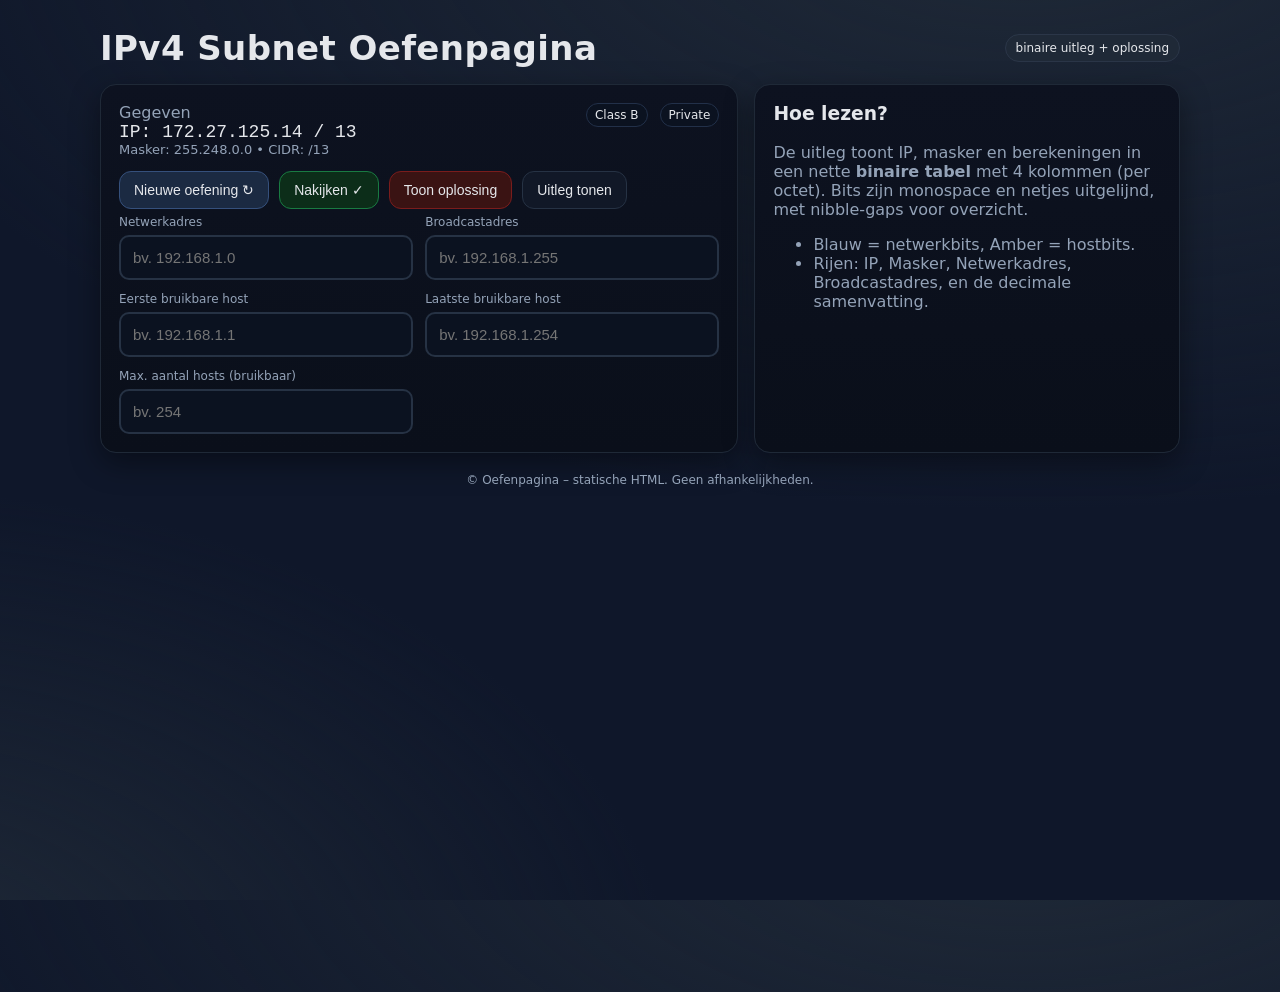
==== nwbroadcasthosts.html @ f2052629 "Add files via upload" ====
<!doctype html>
<html lang="nl">
<head>
  <meta charset="utf-8" />
  <meta name="viewport" content="width=device-width, initial-scale=1" />
  <title>IPv4 Subnet Oefenpagina (binair)</title>
  <style>
    :root {
      --bg: #0f172a; --panel: #111827ee; --ink: #e5e7eb; --muted: #94a3b8;
      --accent: #22c55e; --danger: #ef4444; --warn: #f59e0b; --card: #0b1220; --chip: #1f2937;
      --net: #1f6feb; --host: #f59e0b;
    }
    html,body { height:100%; }
    body {
      margin: 0; font-family: system-ui, -apple-system, Segoe UI, Roboto, Ubuntu, 'Helvetica Neue', Arial, 'Noto Sans';
      background: radial-gradient(1200px 600px at 80% -10%, #1f2937, transparent),
                  radial-gradient(800px 500px at -10% 110%, #1f2937, transparent), var(--bg);
      color: var(--ink); display: grid; place-items: start center; padding: 28px 16px 64px; }
    .wrap { max-width: 1080px; width: 100%; }
    header { display:flex; gap:16px; justify-content: space-between; align-items: center; margin-bottom: 16px; }
    h1 { font-size: clamp(20px, 4vw, 34px); margin: 0; letter-spacing: .4px; }
    .tag { background: var(--chip); color: var(--ink); padding: 6px 10px; border-radius: 999px; font-size: 12px; border: 1px solid #2b3648; }
    .card { background: linear-gradient(180deg, #0d1220, #0a0f1a); border: 1px solid #1f2937; border-radius: 16px; padding: 18px; box-shadow: 0 10px 30px #00000066; }
    .grid { display:grid; grid-template-columns: 1fr; gap: 16px; }
    @media (min-width: 980px){ .grid { grid-template-columns: 1.2fr .8fr; } }
    .row { display:flex; gap: 12px; align-items: center; flex-wrap: wrap; }
    .pill { background: var(--chip); border:1px solid #2b3648; padding: 8px 12px; border-radius: 12px; }
    .given { font-family: ui-monospace, Menlo, Consolas, monospace; font-size: 18px; }
    .muted { color: var(--muted); }
    .inputs { display:grid; grid-template-columns: 1fr; gap: 12px; }
    @media (min-width: 680px){ .inputs { grid-template-columns: 1fr 1fr; }}
    label { font-size: 12px; color: var(--muted); display:block; margin-bottom: 6px; }
    input[type="text"], input[type="number"] { width: 100%; box-sizing: border-box; background: var(--card); color: var(--ink);
      border: 2px solid #263244; border-radius: 10px; padding: 12px; font-size: 15px; outline: none; transition: border-color .16s ease; }
    input:focus { border-color: #3b82f6; }
    .btns { display:flex; gap: 10px; flex-wrap: wrap; margin: 14px 0 6px; }
    button { background: #111827; color: var(--ink); border: 1px solid #263244; border-radius: 12px; padding: 10px 14px; font-size: 14px; cursor: pointer; }
    button.primary { background: #1b2a42; border-color: #35507c; }
    button.good { background: #0c2d19; border-color: #197a42; }
    button.bad { background: #3a1313; border-color: #7a1c1c; }
    .result { padding: 10px 12px; border-radius: 10px; border:1px solid #223049; background: #0c1324; }
    .ok { color: var(--accent); } .no { color: var(--danger); } .slim { font-size: 13px; }
    .mono { font-family: ui-monospace, Menlo, Consolas, monospace; }
    details { border: 1px dashed #2b3648; border-radius: 12px; padding: 10px 12px; }
    summary { cursor: pointer; color: var(--muted); }
    .footer { margin-top: 20px; font-size: 12px; color: var(--muted); text-align: center; }
    .chip { padding: 4px 8px; border-radius: 999px; background: #0b1220; border: 1px solid #223049; font-size: 12px; }

    table.bits { width:100%; border-collapse: collapse; margin-top:10px; }
    table.bits th, table.bits td { border:1px solid #223049; padding:6px 8px; text-align:center; }
    table.bits th { background:#0b1220; color: var(--muted); font-weight:600; }
    .octcell { font-family: ui-monospace, Menlo, Consolas, monospace; }
    .b { display:inline-block; width: 0.75ch; text-align:center; }
    .gap { display:inline-block; width: 0.4ch; }
    .nbit { background-color: rgba(31,111,235,.22); }
    .hbit { background-color: rgba(245,158,11,.22); }
  </style>
</head>
<body>
  <div class="wrap">
    <header>
      <h1>IPv4 Subnet Oefenpagina</h1>
      <span class="tag">binaire uitleg + oplossing</span>
    </header>
    <div class="grid">
      <section class="card">
        <div class="row" style="justify-content: space-between; align-items: start;">
          <div>
            <div class="muted">Gegeven</div>
            <div class="given" id="given">IP: — / —</div>
            <div class="slim muted">Masker: <span id="mask-dd">—</span> • CIDR: <span id="mask-cidr">—</span></div>
          </div>
          <div class="row">
            <span class="chip" id="address-class">—</span>
            <span class="chip" id="range-type">—</span>
          </div>
        </div>

        <div class="btns">
          <button class="primary" id="new">Nieuwe oefening ↻</button>
          <button id="check" class="good">Nakijken ✓</button>
          <button id="solution" class="bad">Toon oplossing</button>
          <button id="explain">Uitleg tonen</button>
        </div>

        <div class="inputs">
          <div>
            <label>Netwerkadres</label>
            <input type="text" id="inp-network" placeholder="bv. 192.168.1.0" />
          </div>
          <div>
            <label>Broadcastadres</label>
            <input type="text" id="inp-broadcast" placeholder="bv. 192.168.1.255" />
          </div>
          <div>
            <label>Eerste bruikbare host</label>
            <input type="text" id="inp-first" placeholder="bv. 192.168.1.1" />
          </div>
          <div>
            <label>Laatste bruikbare host</label>
            <input type="text" id="inp-last" placeholder="bv. 192.168.1.254" />
          </div>
          <div>
            <label>Max. aantal hosts (bruikbaar)</label>
            <input type="number" id="inp-hosts" min="0" placeholder="bv. 254" />
          </div>
        </div>

        <div id="feedback" style="margin-top:14px; display:none;" class="result"></div>
        <details id="details" style="margin-top:14px; display:none;">
          <summary>Stap-voor-stap uitleg (binair)</summary>
          <div id="explanation" style="margin-top:10px; font-size:14px; line-height:1.6"></div>
        </details>
      </section>

      <aside class="card">
        <h3 style="margin-top:0">Hoe lezen?</h3>
        <p class="muted">De uitleg toont IP, masker en berekeningen in een nette <strong>binaire tabel</strong> met 4 kolommen (per octet). Bits zijn monospace en netjes uitgelijnd, met nibble-gaps voor overzicht.</p>
        <ul class="muted">
          <li>Blauw = netwerkbits, Amber = hostbits.</li>
          <li>Rijen: IP, Masker, Netwerkadres, Broadcastadres, en de decimale samenvatting.</li>
        </ul>
      </aside>
    </div>

    <div class="footer">© Oefenpagina – statische HTML. Geen afhankelijkheden.</div>
  </div>

<script>
// ---------- IPv4 helpers ----------
function ipToInt(ip){
  const p = ip.split('.').map(Number);
  if(p.length!==4 || p.some(n=>!Number.isInteger(n)||n<0||n>255)) return null;
  return ((p[0]<<24)>>>0) + (p[1]<<16) + (p[2]<<8) + p[3];
}
function intToIp(i){return[(i>>>24)&255,(i>>>16)&255,(i>>>8)&255,i&255].join('.');}
function to8bit(n){return n.toString(2).padStart(8,'0');}
function ipIntToBin(i){return[(i>>>24)&255,(i>>>16)&255,(i>>>8)&255,i&255].map(to8bit);}
function cidrToMaskInt(c){return c===0?0:(0xFFFFFFFF<<(32-c))>>>0;}
function maskIntToDotted(m){return intToIp(m);}
function classify(ipInt){
  const o1=(ipInt>>>24)&255,o2=(ipInt>>>16)&255;
  let cls=(o1<=127)?'Class A':(o1<=191)?'Class B':(o1<=223)?'Class C':(o1<=239)?'Multicast':'Reserved';
  let type='Public'; if(o1===10) type='Private'; else if(o1===172&&o2>=16&&o2<=31) type='Private'; else if(o1===192&&((ipInt>>>16)&255)===168) type='Private';
  return {cls,type};
}

// ---------- Exercise generation ----------
function randInt(min,max){return Math.floor(Math.random()*(max-min+1))+min;}
function pick(a){return a[Math.floor(Math.random()*a.length)];}
function randomPrivateIp(){const r=pick(['10','172','192']);if(r==='10')return[10,randInt(0,255),randInt(0,255),randInt(1,254)].join('.');if(r==='172')return[172,randInt(16,31),randInt(0,255),randInt(1,254)].join('.');return[192,168,randInt(0,255),randInt(1,254)].join('.');}

let state=null;
function newExercise(){
  const prefix=randInt(8,30);
  const ip=randomPrivateIp();
  const ipInt=ipToInt(ip);
  const maskInt=cidrToMaskInt(prefix);
  const maskDD=maskIntToDotted(maskInt);
  const {cls,type}=classify(ipInt);
  const network=ipInt & maskInt;
  const broadcast=(network | (~maskInt>>>0))>>>0;
  const usable=prefix>=31?0:Math.max(0,(2**(32-prefix))-2);
  const first=prefix>=31?null:(network+1)>>>0;
  const last=prefix>=31?null:(broadcast-1)>>>0;
  state={ip,ipInt,prefix,maskInt,maskDD,network,broadcast,usable,first,last,cls,type};
  document.getElementById('given').textContent=`IP: ${state.ip} / ${state.prefix}`;
  document.getElementById('mask-dd').textContent=state.maskDD;
  document.getElementById('mask-cidr').textContent=`/${state.prefix}`;
  document.getElementById('address-class').textContent=state.cls;
  document.getElementById('range-type').textContent=state.type;
  // reset inputs
  ['inp-network','inp-broadcast','inp-first','inp-last','inp-hosts'].forEach(id=>{const el=document.getElementById(id);el.value=''; el.style.borderColor='#263244';});
  document.getElementById('feedback').style.display='none';
  document.getElementById('details').style.display='none';
}

function mark(el, status){
  // status: 'ok' | 'bad' | 'empty'
  if(status==='ok') el.style.borderColor = '#22c55e';
  else if(status==='empty') el.style.borderColor = '#f59e0b';
  else el.style.borderColor = '#ef4444';
}

function check(){
  const val=(id)=>document.getElementById(id).value.trim();
  const expNet=intToIp(state.network);
  const expBrd=intToIp(state.broadcast);
  const expFirst=state.first===null? '': intToIp(state.first);
  const expLast=state.last===null? '': intToIp(state.last);
  const expHosts=String(state.usable);

  let okAll=true;
  function statusIp(user, expected){
    if(user==='') return 'empty';
    return (ipToInt(user)===ipToInt(expected))? 'ok':'bad';
  }
  function statusNum(user, expected){
    if(user==='') return 'empty';
    return (Number(user)===Number(expected))? 'ok':'bad';
  }

  const stNet = statusIp(val('inp-network'), expNet); mark(document.getElementById('inp-network'), stNet); okAll = okAll && (stNet==='ok');
  const stBrd = statusIp(val('inp-broadcast'), expBrd); mark(document.getElementById('inp-broadcast'), stBrd); okAll = okAll && (stBrd==='ok');
  const stFirst = (state.first===null)? (val('inp-first')===''?'ok':'bad') : statusIp(val('inp-first'), expFirst); mark(document.getElementById('inp-first'), stFirst); okAll = okAll && (stFirst==='ok');
  const stLast = (state.last===null)? (val('inp-last')===''?'ok':'bad') : statusIp(val('inp-last'), expLast); mark(document.getElementById('inp-last'), stLast); okAll = okAll && (stLast==='ok');
  const stHosts = statusNum(val('inp-hosts'), expHosts); mark(document.getElementById('inp-hosts'), stHosts); okAll = okAll && (stHosts==='ok');

  const fb=document.getElementById('feedback');
  fb.style.display='block';
  fb.innerHTML = okAll
    ? `✅ <span class="ok">Helemaal juist!</span>`
    : `❌ <span class="no">Niet alles klopt.</span> <span class="muted">Groen = juist, oranje = leeg, rood = fout.</span>`;
}

function showSolution(){
  document.getElementById('inp-network').value=intToIp(state.network);
  document.getElementById('inp-broadcast').value=intToIp(state.broadcast);
  document.getElementById('inp-first').value=state.first===null? '': intToIp(state.first);
  document.getElementById('inp-last').value=state.last===null? '': intToIp(state.last);
  document.getElementById('inp-hosts').value=state.usable;
  ['inp-network','inp-broadcast','inp-first','inp-last','inp-hosts'].forEach(id=>mark(document.getElementById(id),'ok'));
  explain();
  const fb=document.getElementById('feedback');
  fb.style.display='block';
  fb.innerHTML=`ℹ️ Oplossing ingevuld. Zie binaire uitwerking hieronder.`;
}

// ---- Binaire tabel helpers ----
function bitCell(bit, idxGlobal, prefix){
  const cls=(idxGlobal<prefix)?'nbit':'hbit';
  return `<span class="b ${cls}">${bit}</span>` + (idxGlobal%4===3 && idxGlobal%8!==7 ? `<span class="gap"></span>` : '');
}
function octetCell(bitsStr, octIndex, prefix){
  let html='';
  for(let bi=0; bi<8; bi++){
    const gi=octIndex*8+bi;
    html += bitCell(bitsStr[bi], gi, prefix);
  }
  return `<td class="octcell">${html}</td>`;
}
function rowBits(label, octetsBits, prefix){
  return `<tr><td><span class="mono">${label}</span></td>` +
    octetsBits.map((b,i)=>octetCell(b,i,prefix)).join('') + `</tr>`;
}

function explain(){
  const pfx=state.prefix;
  const ipBits=ipIntToBin(state.ipInt);
  const maskBits=ipIntToBin(state.maskInt);
  const netBits=ipIntToBin(state.network);
  const brdBits=ipIntToBin(state.broadcast);
  let html=`<table class="bits">
    <tr><th></th><th>1e octet</th><th>2e</th><th>3e</th><th>4e</th></tr>
    ${rowBits('IP', ipBits, pfx)}
    ${rowBits('Masker', maskBits, pfx)}
    ${rowBits('Netwerkadres', netBits, pfx)}
    ${rowBits('Broadcastadres', brdBits, pfx)}
    <tr><td class="mono">Netwerk (dec)</td><td colspan="4" class="mono">${intToIp(state.network)}</td></tr>
    <tr><td class="mono">Broadcast (dec)</td><td colspan="4" class="mono">${intToIp(state.broadcast)}</td></tr>
    ${pfx>=31? `<tr><td class="mono">Hosts bruikbaar</td><td colspan="4" class="mono">0 (/${pfx})</td></tr>`
              : `<tr><td class="mono">Eerste / laatste host</td><td colspan="4" class="mono">${intToIp(state.first)} — ${intToIp(state.last)}</td></tr>
                 <tr><td class="mono">Hosts bruikbaar</td><td colspan="4" class="mono">${state.usable} (2^{${32-pfx}} − 2)</td></tr>`}
  </table>`;
  document.getElementById('explanation').innerHTML=html;
  const det=document.getElementById('details'); det.style.display='block'; det.open=true;
}

// ---------- wire up ----------
document.getElementById('new').addEventListener('click', newExercise);
document.getElementById('check').addEventListener('click', check);
document.getElementById('solution').addEventListener('click', showSolution);
document.getElementById('explain').addEventListener('click', explain);

// init
newExercise();
</script>
</body>
</html>
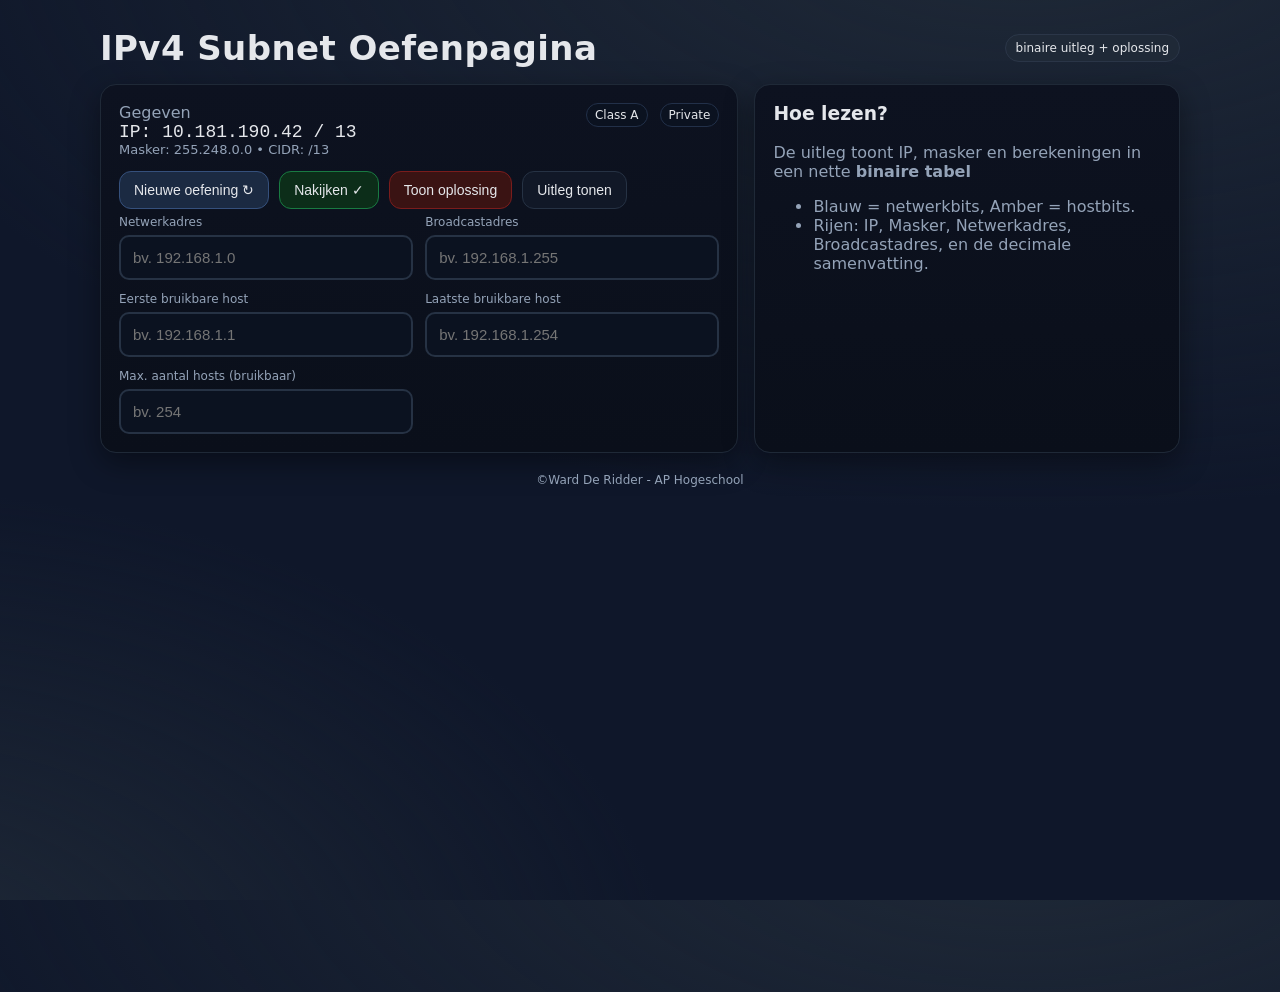
==== commit ae20b3af: "Update nwbroadcasthosts.html" ====
--- a/nwbroadcasthosts.html
+++ b/nwbroadcasthosts.html
@@ -3,7 +3,7 @@
 <head>
   <meta charset="utf-8" />
   <meta name="viewport" content="width=device-width, initial-scale=1" />
-  <title>IPv4 Subnet Oefenpagina (binair)</title>
+  <title>IPv4 Subnet Oefenpagina</title>
   <style>
     :root {
       --bg: #0f172a; --panel: #111827ee; --ink: #e5e7eb; --muted: #94a3b8;
@@ -115,7 +115,7 @@
 
       <aside class="card">
         <h3 style="margin-top:0">Hoe lezen?</h3>
-        <p class="muted">De uitleg toont IP, masker en berekeningen in een nette <strong>binaire tabel</strong> met 4 kolommen (per octet). Bits zijn monospace en netjes uitgelijnd, met nibble-gaps voor overzicht.</p>
+        <p class="muted">De uitleg toont IP, masker en berekeningen in een nette <strong>binaire tabel</strong></p>
         <ul class="muted">
           <li>Blauw = netwerkbits, Amber = hostbits.</li>
           <li>Rijen: IP, Masker, Netwerkadres, Broadcastadres, en de decimale samenvatting.</li>
@@ -123,7 +123,7 @@
       </aside>
     </div>
 
-    <div class="footer">© Oefenpagina – statische HTML. Geen afhankelijkheden.</div>
+    <div class="footer">©Ward De Ridder - AP Hogeschool</div>
   </div>
 
 <script>
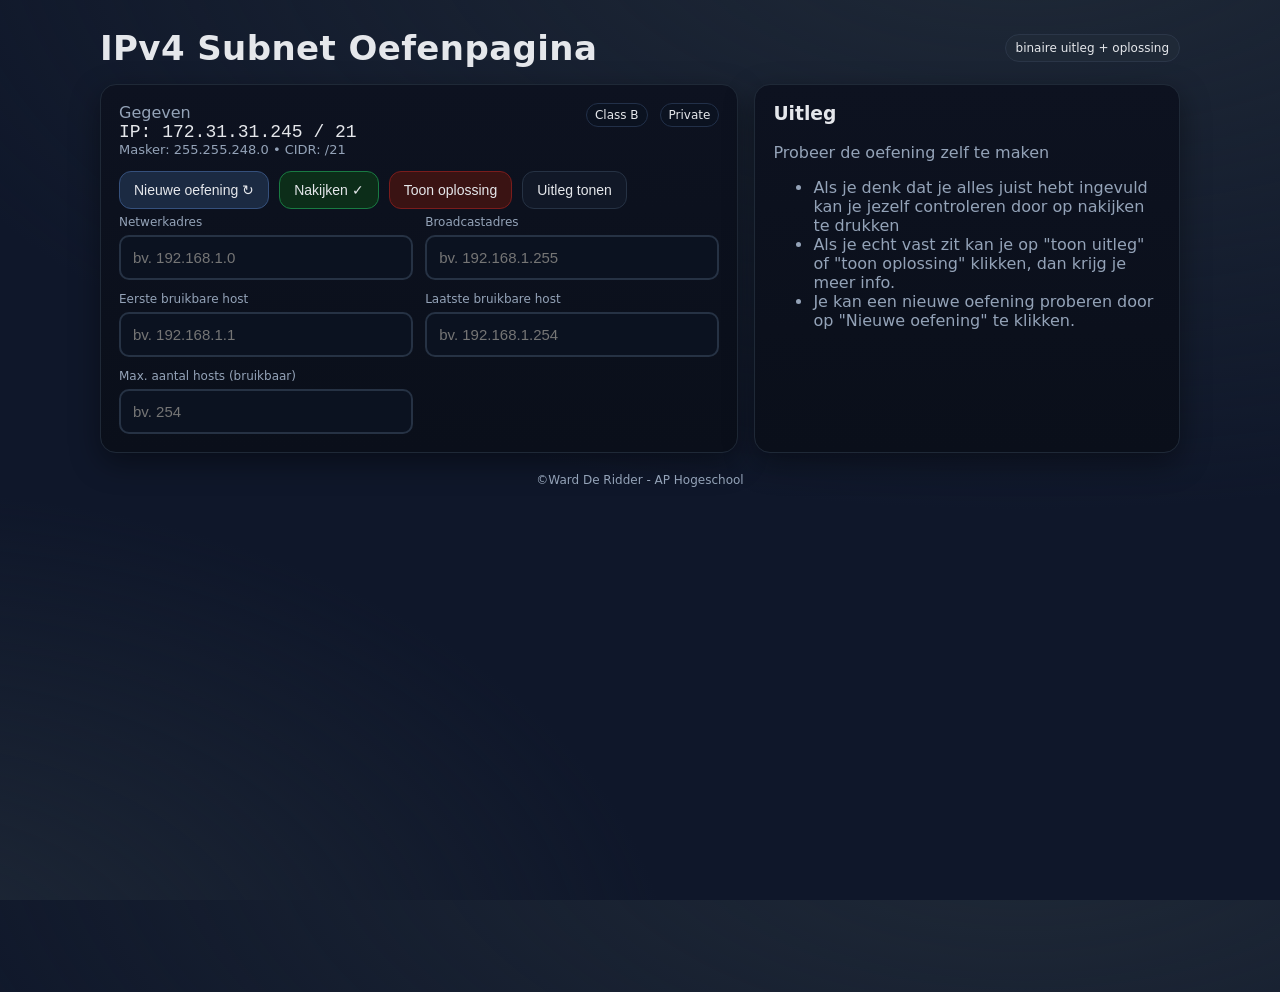
==== commit 27d77704: "Update nwbroadcasthosts.html" ====
--- a/nwbroadcasthosts.html
+++ b/nwbroadcasthosts.html
@@ -114,11 +114,12 @@
       </section>
 
       <aside class="card">
-        <h3 style="margin-top:0">Hoe lezen?</h3>
-        <p class="muted">De uitleg toont IP, masker en berekeningen in een nette <strong>binaire tabel</strong></p>
+        <h3 style="margin-top:0">Uitleg</h3>
+        <p class="muted">Probeer de oefening zelf te maken</p>
         <ul class="muted">
-          <li>Blauw = netwerkbits, Amber = hostbits.</li>
-          <li>Rijen: IP, Masker, Netwerkadres, Broadcastadres, en de decimale samenvatting.</li>
+          <li>Als je denk dat je alles juist hebt ingevuld kan je jezelf controleren door op nakijken te drukken</li>
+          <li>Als je echt vast zit kan je op "toon uitleg" of "toon oplossing" klikken, dan krijg je meer info.</li>
+          <li>Je kan een nieuwe oefening proberen door op "Nieuwe oefening" te klikken.</li>
         </ul>
       </aside>
     </div>
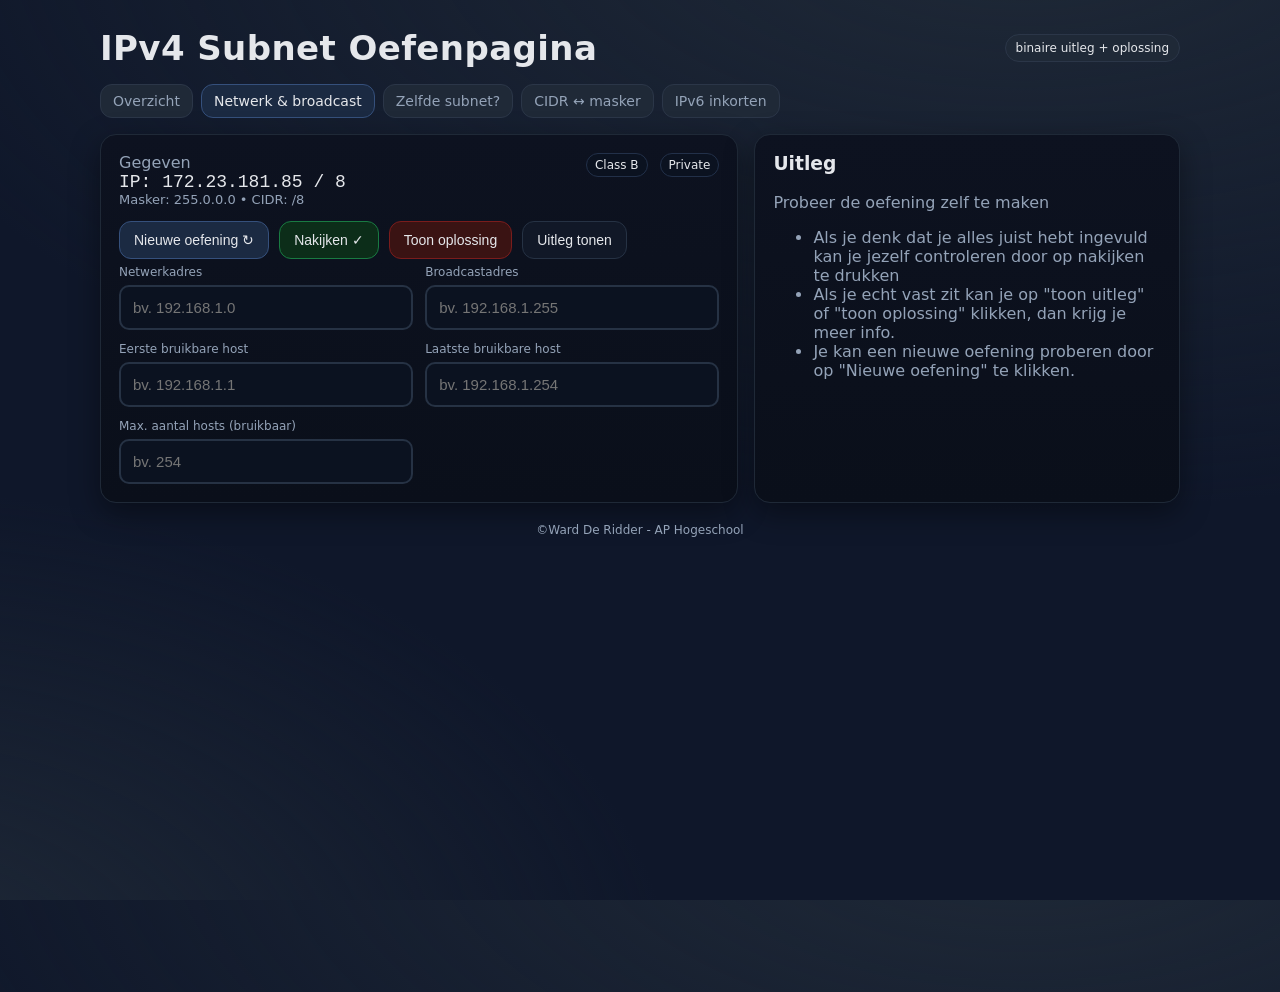
==== commit de4e0700: "Voeg landingspagina en nieuwe oefeningen toe - index.html: overzicht van alle oefeningen - zelfdesub" ====
--- a/nwbroadcasthosts.html
+++ b/nwbroadcasthosts.html
@@ -4,57 +4,7 @@
   <meta charset="utf-8" />
   <meta name="viewport" content="width=device-width, initial-scale=1" />
   <title>IPv4 Subnet Oefenpagina</title>
-  <style>
-    :root {
-      --bg: #0f172a; --panel: #111827ee; --ink: #e5e7eb; --muted: #94a3b8;
-      --accent: #22c55e; --danger: #ef4444; --warn: #f59e0b; --card: #0b1220; --chip: #1f2937;
-      --net: #1f6feb; --host: #f59e0b;
-    }
-    html,body { height:100%; }
-    body {
-      margin: 0; font-family: system-ui, -apple-system, Segoe UI, Roboto, Ubuntu, 'Helvetica Neue', Arial, 'Noto Sans';
-      background: radial-gradient(1200px 600px at 80% -10%, #1f2937, transparent),
-                  radial-gradient(800px 500px at -10% 110%, #1f2937, transparent), var(--bg);
-      color: var(--ink); display: grid; place-items: start center; padding: 28px 16px 64px; }
-    .wrap { max-width: 1080px; width: 100%; }
-    header { display:flex; gap:16px; justify-content: space-between; align-items: center; margin-bottom: 16px; }
-    h1 { font-size: clamp(20px, 4vw, 34px); margin: 0; letter-spacing: .4px; }
-    .tag { background: var(--chip); color: var(--ink); padding: 6px 10px; border-radius: 999px; font-size: 12px; border: 1px solid #2b3648; }
-    .card { background: linear-gradient(180deg, #0d1220, #0a0f1a); border: 1px solid #1f2937; border-radius: 16px; padding: 18px; box-shadow: 0 10px 30px #00000066; }
-    .grid { display:grid; grid-template-columns: 1fr; gap: 16px; }
-    @media (min-width: 980px){ .grid { grid-template-columns: 1.2fr .8fr; } }
-    .row { display:flex; gap: 12px; align-items: center; flex-wrap: wrap; }
-    .pill { background: var(--chip); border:1px solid #2b3648; padding: 8px 12px; border-radius: 12px; }
-    .given { font-family: ui-monospace, Menlo, Consolas, monospace; font-size: 18px; }
-    .muted { color: var(--muted); }
-    .inputs { display:grid; grid-template-columns: 1fr; gap: 12px; }
-    @media (min-width: 680px){ .inputs { grid-template-columns: 1fr 1fr; }}
-    label { font-size: 12px; color: var(--muted); display:block; margin-bottom: 6px; }
-    input[type="text"], input[type="number"] { width: 100%; box-sizing: border-box; background: var(--card); color: var(--ink);
-      border: 2px solid #263244; border-radius: 10px; padding: 12px; font-size: 15px; outline: none; transition: border-color .16s ease; }
-    input:focus { border-color: #3b82f6; }
-    .btns { display:flex; gap: 10px; flex-wrap: wrap; margin: 14px 0 6px; }
-    button { background: #111827; color: var(--ink); border: 1px solid #263244; border-radius: 12px; padding: 10px 14px; font-size: 14px; cursor: pointer; }
-    button.primary { background: #1b2a42; border-color: #35507c; }
-    button.good { background: #0c2d19; border-color: #197a42; }
-    button.bad { background: #3a1313; border-color: #7a1c1c; }
-    .result { padding: 10px 12px; border-radius: 10px; border:1px solid #223049; background: #0c1324; }
-    .ok { color: var(--accent); } .no { color: var(--danger); } .slim { font-size: 13px; }
-    .mono { font-family: ui-monospace, Menlo, Consolas, monospace; }
-    details { border: 1px dashed #2b3648; border-radius: 12px; padding: 10px 12px; }
-    summary { cursor: pointer; color: var(--muted); }
-    .footer { margin-top: 20px; font-size: 12px; color: var(--muted); text-align: center; }
-    .chip { padding: 4px 8px; border-radius: 999px; background: #0b1220; border: 1px solid #223049; font-size: 12px; }
-
-    table.bits { width:100%; border-collapse: collapse; margin-top:10px; }
-    table.bits th, table.bits td { border:1px solid #223049; padding:6px 8px; text-align:center; }
-    table.bits th { background:#0b1220; color: var(--muted); font-weight:600; }
-    .octcell { font-family: ui-monospace, Menlo, Consolas, monospace; }
-    .b { display:inline-block; width: 0.75ch; text-align:center; }
-    .gap { display:inline-block; width: 0.4ch; }
-    .nbit { background-color: rgba(31,111,235,.22); }
-    .hbit { background-color: rgba(245,158,11,.22); }
-  </style>
+  <link rel="stylesheet" href="common.css" />
 </head>
 <body>
   <div class="wrap">
@@ -62,6 +12,13 @@
       <h1>IPv4 Subnet Oefenpagina</h1>
       <span class="tag">binaire uitleg + oplossing</span>
     </header>
+    <nav class="tabs">
+      <a href="index.html">Overzicht</a>
+      <a href="nwbroadcasthosts.html" aria-current="page">Netwerk &amp; broadcast</a>
+      <a href="zelfdesubnet.html">Zelfde subnet?</a>
+      <a href="cidrmasker.html">CIDR ↔ masker</a>
+      <a href="ipv6.html">IPv6 inkorten</a>
+    </nav>
     <div class="grid">
       <section class="card">
         <div class="row" style="justify-content: space-between; align-items: start;">
@@ -127,18 +84,8 @@
     <div class="footer">©Ward De Ridder - AP Hogeschool</div>
   </div>
 
+<script src="common.js"></script>
 <script>
-// ---------- IPv4 helpers ----------
-function ipToInt(ip){
-  const p = ip.split('.').map(Number);
-  if(p.length!==4 || p.some(n=>!Number.isInteger(n)||n<0||n>255)) return null;
-  return ((p[0]<<24)>>>0) + (p[1]<<16) + (p[2]<<8) + p[3];
-}
-function intToIp(i){return[(i>>>24)&255,(i>>>16)&255,(i>>>8)&255,i&255].join('.');}
-function to8bit(n){return n.toString(2).padStart(8,'0');}
-function ipIntToBin(i){return[(i>>>24)&255,(i>>>16)&255,(i>>>8)&255,i&255].map(to8bit);}
-function cidrToMaskInt(c){return c===0?0:(0xFFFFFFFF<<(32-c))>>>0;}
-function maskIntToDotted(m){return intToIp(m);}
 function classify(ipInt){
   const o1=(ipInt>>>24)&255,o2=(ipInt>>>16)&255;
   let cls=(o1<=127)?'Class A':(o1<=191)?'Class B':(o1<=223)?'Class C':(o1<=239)?'Multicast':'Reserved';
@@ -147,8 +94,6 @@
 }
 
 // ---------- Exercise generation ----------
-function randInt(min,max){return Math.floor(Math.random()*(max-min+1))+min;}
-function pick(a){return a[Math.floor(Math.random()*a.length)];}
 function randomPrivateIp(){const r=pick(['10','172','192']);if(r==='10')return[10,randInt(0,255),randInt(0,255),randInt(1,254)].join('.');if(r==='172')return[172,randInt(16,31),randInt(0,255),randInt(1,254)].join('.');return[192,168,randInt(0,255),randInt(1,254)].join('.');}
 
 let state=null;
@@ -176,13 +121,6 @@
   document.getElementById('details').style.display='none';
 }
 
-function mark(el, status){
-  // status: 'ok' | 'bad' | 'empty'
-  if(status==='ok') el.style.borderColor = '#22c55e';
-  else if(status==='empty') el.style.borderColor = '#f59e0b';
-  else el.style.borderColor = '#ef4444';
-}
-
 function check(){
   const val=(id)=>document.getElementById(id).value.trim();
   const expNet=intToIp(state.network);
@@ -227,31 +165,13 @@
   fb.innerHTML=`ℹ️ Oplossing ingevuld. Zie binaire uitwerking hieronder.`;
 }
 
-// ---- Binaire tabel helpers ----
-function bitCell(bit, idxGlobal, prefix){
-  const cls=(idxGlobal<prefix)?'nbit':'hbit';
-  return `<span class="b ${cls}">${bit}</span>` + (idxGlobal%4===3 && idxGlobal%8!==7 ? `<span class="gap"></span>` : '');
-}
-function octetCell(bitsStr, octIndex, prefix){
-  let html='';
-  for(let bi=0; bi<8; bi++){
-    const gi=octIndex*8+bi;
-    html += bitCell(bitsStr[bi], gi, prefix);
-  }
-  return `<td class="octcell">${html}</td>`;
-}
-function rowBits(label, octetsBits, prefix){
-  return `<tr><td><span class="mono">${label}</span></td>` +
-    octetsBits.map((b,i)=>octetCell(b,i,prefix)).join('') + `</tr>`;
-}
-
 function explain(){
   const pfx=state.prefix;
   const ipBits=ipIntToBin(state.ipInt);
   const maskBits=ipIntToBin(state.maskInt);
   const netBits=ipIntToBin(state.network);
   const brdBits=ipIntToBin(state.broadcast);
-  let html=`<table class="bits">
+  let html=`<div class="scroll"><table class="bits">
     <tr><th></th><th>1e octet</th><th>2e</th><th>3e</th><th>4e</th></tr>
     ${rowBits('IP', ipBits, pfx)}
     ${rowBits('Masker', maskBits, pfx)}
@@ -262,7 +182,7 @@
     ${pfx>=31? `<tr><td class="mono">Hosts bruikbaar</td><td colspan="4" class="mono">0 (/${pfx})</td></tr>`
               : `<tr><td class="mono">Eerste / laatste host</td><td colspan="4" class="mono">${intToIp(state.first)} — ${intToIp(state.last)}</td></tr>
                  <tr><td class="mono">Hosts bruikbaar</td><td colspan="4" class="mono">${state.usable} (2^{${32-pfx}} − 2)</td></tr>`}
-  </table>`;
+  </table></div>`;
   document.getElementById('explanation').innerHTML=html;
   const det=document.getElementById('details'); det.style.display='block'; det.open=true;
 }
--- a/common.css
+++ b/common.css
@@ -0,0 +1,97 @@
+:root {
+  --bg: #0f172a; --panel: #111827ee; --ink: #e5e7eb; --muted: #94a3b8;
+  --accent: #22c55e; --danger: #ef4444; --warn: #f59e0b; --card: #0b1220; --chip: #1f2937;
+  --net: #1f6feb; --host: #f59e0b;
+}
+html,body { height:100%; }
+body {
+  margin: 0; font-family: system-ui, -apple-system, Segoe UI, Roboto, Ubuntu, 'Helvetica Neue', Arial, 'Noto Sans';
+  background: radial-gradient(1200px 600px at 80% -10%, #1f2937, transparent),
+              radial-gradient(800px 500px at -10% 110%, #1f2937, transparent), var(--bg);
+  color: var(--ink); display: grid; place-items: start center; padding: 28px 16px 64px; }
+.wrap { max-width: 1080px; width: 100%; }
+header { display:flex; gap:16px; justify-content: space-between; align-items: center; margin-bottom: 16px; }
+h1 { font-size: clamp(20px, 4vw, 34px); margin: 0; letter-spacing: .4px; }
+.tag { background: var(--chip); color: var(--ink); padding: 6px 10px; border-radius: 999px; font-size: 12px; border: 1px solid #2b3648; }
+.card { background: linear-gradient(180deg, #0d1220, #0a0f1a); border: 1px solid #1f2937; border-radius: 16px; padding: 18px; box-shadow: 0 10px 30px #00000066; }
+.grid { display:grid; grid-template-columns: 1fr; gap: 16px; }
+.grid > *, .cards > * { min-width: 0; }
+@media (min-width: 980px){ .grid { grid-template-columns: 1.2fr .8fr; } }
+.row { display:flex; gap: 12px; align-items: center; flex-wrap: wrap; }
+.pill { background: var(--chip); border:1px solid #2b3648; padding: 8px 12px; border-radius: 12px; }
+.given { font-family: ui-monospace, Menlo, Consolas, monospace; font-size: 18px; }
+.muted { color: var(--muted); }
+.inputs { display:grid; grid-template-columns: 1fr; gap: 12px; }
+@media (min-width: 680px){ .inputs { grid-template-columns: 1fr 1fr; }}
+label { font-size: 12px; color: var(--muted); display:block; margin-bottom: 6px; }
+input[type="text"], input[type="number"] { width: 100%; box-sizing: border-box; background: var(--card); color: var(--ink);
+  border: 2px solid #263244; border-radius: 10px; padding: 12px; font-size: 15px; outline: none; transition: border-color .16s ease; }
+input:focus { border-color: #3b82f6; }
+.btns { display:flex; gap: 10px; flex-wrap: wrap; margin: 14px 0 6px; }
+button { background: #111827; color: var(--ink); border: 1px solid #263244; border-radius: 12px; padding: 10px 14px; font-size: 14px; cursor: pointer; }
+button.primary { background: #1b2a42; border-color: #35507c; }
+button.good { background: #0c2d19; border-color: #197a42; }
+button.bad { background: #3a1313; border-color: #7a1c1c; }
+.result { padding: 10px 12px; border-radius: 10px; border:1px solid #223049; background: #0c1324; }
+.ok { color: var(--accent); } .no { color: var(--danger); } .slim { font-size: 13px; }
+.mono { font-family: ui-monospace, Menlo, Consolas, monospace; }
+details { border: 1px dashed #2b3648; border-radius: 12px; padding: 10px 12px; }
+summary { cursor: pointer; color: var(--muted); }
+.footer { margin-top: 20px; font-size: 12px; color: var(--muted); text-align: center; }
+.chip { padding: 4px 8px; border-radius: 999px; background: #0b1220; border: 1px solid #223049; font-size: 12px; }
+
+table.bits { width:100%; border-collapse: collapse; margin-top:10px; }
+table.bits th, table.bits td { border:1px solid #223049; padding:6px 8px; text-align:center; }
+table.bits th { background:#0b1220; color: var(--muted); font-weight:600; }
+.octcell { font-family: ui-monospace, Menlo, Consolas, monospace; }
+.b { display:inline-block; width: 0.75ch; text-align:center; }
+.gap { display:inline-block; width: 0.4ch; }
+.nbit { background-color: rgba(31,111,235,.22); }
+.hbit { background-color: rgba(245,158,11,.22); }
+
+/* ---------- navigatie (tabjes) ---------- */
+nav.tabs { display:flex; gap:8px; flex-wrap:wrap; margin: 0 0 16px; }
+nav.tabs a { color: var(--muted); text-decoration:none; background: var(--chip); border:1px solid #2b3648; padding:8px 12px; border-radius:12px; font-size:14px; }
+nav.tabs a:hover { color: var(--ink); border-color:#35507c; }
+nav.tabs a[aria-current="page"] { color: var(--ink); background:#1b2a42; border-color:#35507c; }
+
+/* ---------- landingspagina ---------- */
+.cards { display:grid; grid-template-columns: 1fr; gap: 16px; }
+@media (min-width: 720px){ .cards { grid-template-columns: 1fr 1fr; } }
+a.exercise { color: inherit; text-decoration: none; display:flex; flex-direction:column; gap:10px; transition: border-color .16s ease; }
+a.exercise:hover { border-color:#35507c; }
+a.exercise h2 { font-size: 19px; margin: 0; }
+a.exercise p { margin: 0; line-height: 1.5; }
+.example { background: var(--card); border:1px solid #223049; padding:8px 10px; border-radius:10px; font-size:14px; line-height:1.5; overflow-wrap:anywhere; }
+.go { color:#60a5fa; margin-top:auto; font-size:14px; }
+
+/* ---------- oefeningen ---------- */
+.question { font-size: 18px; line-height: 1.6; overflow-wrap:anywhere; }
+.question .mono { background: var(--card); border:1px solid #223049; padding: 1px 6px; border-radius: 6px; }
+
+.modes { display:flex; gap:6px; flex-wrap:wrap; }
+.modes button { font-size: 13px; padding: 7px 11px; color: var(--muted); }
+.modes button[aria-pressed="true"] { background:#1b2a42; border-color:#35507c; color: var(--ink); }
+
+.choices { display:flex; gap:12px; flex-wrap:wrap; }
+.choice { display:flex; align-items:center; gap:8px; margin:0; background: var(--card); color: var(--ink); border:2px solid #263244;
+  border-radius:10px; padding:12px 18px; font-size:15px; cursor:pointer; transition: border-color .16s ease; }
+.choice:has(input:checked) { border-color:#3b82f6; }
+.choice input { accent-color:#3b82f6; margin:0; }
+
+.octets { display:flex; align-items:center; gap:6px; max-width: 420px; }
+.octets input[type="text"] { flex:1; min-width:0; text-align:center; }
+.octets .dot, .prefixinput .slash { font-size: 22px; color: var(--muted); }
+.prefixinput { display:flex; align-items:center; gap:6px; max-width: 170px; }
+
+.scroll { overflow-x:auto; }
+.scroll .octcell { white-space: nowrap; }
+table.bits td.lbl { text-align:left; white-space:nowrap; }
+.dbit { background-color: rgba(239,68,68,.45); box-shadow: inset 0 -2px 0 var(--danger); }
+.hl { background-color: rgba(59,130,246,.28); }
+.zrun { background-color: rgba(34,197,94,.20); }
+.diff { background-color: rgba(239,68,68,.30); }
+.strip { color:#64748b; text-decoration: line-through; }
+.steps p { margin: 0 0 12px; }
+ul.hints { margin: 8px 0 0; padding-left: 20px; line-height: 1.6; }
+.answer { font-size: 17px; }
